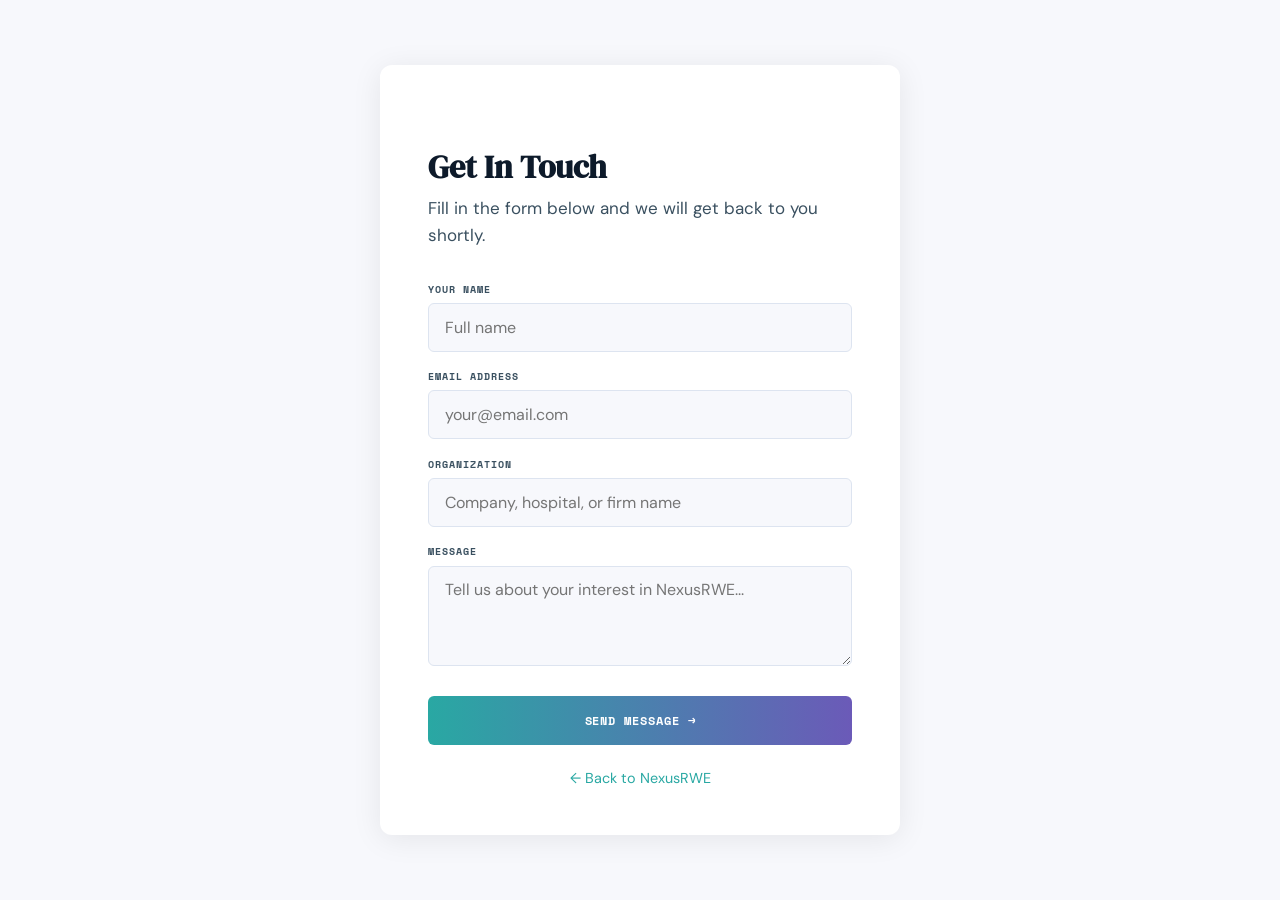
==== contact.html @ 44fd1c34 "Add SEO meta tags, sitemap.xml, and robots.txt - Add title, description, canonical, OG, Twitter Card" ====
<!DOCTYPE html>
<html lang="en">
<head>
<meta charset="UTF-8">
<meta name="viewport" content="width=device-width, initial-scale=1.0">
<title>Contact NexusRWE | Schedule a Call, Hospital Network, Investor Inquiries</title>
<meta name="description" content="Get in touch with NexusRWE. Schedule a call with the team, request our investor deck, or join our hospital network.">
<meta name="robots" content="index, follow">
<link rel="canonical" href="https://nexusrwe.com/contact.html">

<!-- Open Graph -->
<meta property="og:type" content="website">
<meta property="og:site_name" content="NexusRWE">
<meta property="og:title" content="Contact NexusRWE">
<meta property="og:description" content="Schedule a call, request our investor deck, or join the NexusRWE hospital network.">
<meta property="og:url" content="https://nexusrwe.com/contact.html">
<meta property="og:image" content="https://nexusrwe.com/nexusIcon.png">

<meta name="theme-color" content="#29A8A3">
<link rel="icon" href="/favicon.png" type="image/png" sizes="32x32">
<link rel="apple-touch-icon" href="/favicon.png">
<link rel="preconnect" href="https://fonts.googleapis.com">
<link href="https://fonts.googleapis.com/css2?family=DM+Serif+Display:ital@0;1&family=DM+Sans:wght@400;500&family=Space+Mono:wght@700&display=swap" rel="stylesheet">
<style>
*, *::before, *::after { box-sizing:border-box; margin:0; padding:0; }
body {
  font-family:'DM Sans',sans-serif; font-size:17px;
  background:#f7f8fc; color:#0d1a2a;
  min-height:100vh; display:flex; flex-direction:column;
  align-items:center; justify-content:center; padding:2rem;
}
.card {
  background:#fff; border-radius:12px; padding:3rem;
  width:100%; max-width:520px;
  box-shadow:0 4px 30px rgba(0,0,0,0.08);
}
.logo { text-align:center; margin-bottom:2rem; }
.logo img { height:80px; }
h1 {
  font-family:'DM Serif Display',serif;
  font-size:2rem; color:#0d1a2a; margin-bottom:0.4rem;
}
.sub { color:#3a5060; margin-bottom:2rem; line-height:1.6; }
.form-group { margin-bottom:1.1rem; }
label {
  display:block; font-family:'Space Mono',monospace;
  font-size:0.62rem; letter-spacing:0.1em; text-transform:uppercase;
  color:#3a5060; margin-bottom:0.4rem; font-weight:700;
}
input, textarea, select {
  width:100%; padding:0.8rem 1rem;
  border:1.5px solid #dde4f0; border-radius:6px;
  font-family:'DM Sans',sans-serif; font-size:1rem; color:#0d1a2a;
  outline:none; background:#f7f8fc;
}
input:focus, textarea:focus { border-color:#29A8A3; background:#fff; }
textarea { height:100px; resize:vertical; }
.btn-submit {
  width:100%; padding:1rem;
  background:linear-gradient(90deg,#29A8A3,#6B5AB8);
  color:#fff; border:none; border-radius:6px;
  font-family:'Space Mono',monospace; font-size:0.72rem;
  letter-spacing:0.08em; text-transform:uppercase; font-weight:700;
  cursor:pointer; margin-top:0.5rem;
}
.btn-submit:hover { opacity:0.88; }
.back { 
  display:block; text-align:center; margin-top:1.5rem;
  color:#29A8A3; font-size:0.9rem; text-decoration:none;
}
.back:hover { text-decoration:underline; }
</style>
</head>
<body>
<div class="card">
  <div class="logo">
    <a href="/"><img src="https://nexusrwe.com/logo.png" alt="NexusRWE" onerror="this.style.display='none'"></a>
  </div>
  <h1 id="formTitle">Get In Touch</h1>
  <p class="sub" id="formSub">Fill in the form below and we will get back to you shortly.</p>
  <form name="contact" method="POST" data-netlify="true">
    <input type="hidden" name="form-name" value="contact">
    <input type="hidden" name="inquiry-type" id="inquiryType" value="">
    <p style="display:none"><input name="bot-field"></p>
    <div class="form-group">
      <label>Your Name</label>
      <input type="text" name="name" required placeholder="Full name">
    </div>
    <div class="form-group">
      <label>Email Address</label>
      <input type="email" name="email" required placeholder="your@email.com">
    </div>
    <div class="form-group">
      <label>Organization</label>
      <input type="text" name="organization" placeholder="Company, hospital, or firm name">
    </div>
    <div class="form-group">
      <label>Message</label>
      <textarea name="message" placeholder="Tell us about your interest in NexusRWE..."></textarea>
    </div>
    <button type="submit" class="btn-submit">Send Message &rarr;</button>
  </form>
  <a href="/" class="back">&larr; Back to NexusRWE</a>
</div>
<script>
var params = new URLSearchParams(window.location.search);
var type = params.get('type');
var title = document.getElementById('formTitle');
var sub = document.getElementById('formSub');
var itype = document.getElementById('inquiryType');
if (type === 'sponsor') {
  title.textContent = 'Schedule a Call';
  sub.textContent = 'Interested in generating regulatory-grade evidence? Tell us about your project.';
  itype.value = 'Sponsor Inquiry';
} else if (type === 'hospital') {
  title.textContent = 'Join Our Hospital Network';
  sub.textContent = 'Interested in joining the NexusRWE hospital network? Tell us about your institution.';
  itype.value = 'Hospital Network Inquiry';
} else if (type === 'investor') {
  title.textContent = 'Investor Deck Request';
  sub.textContent = 'We will send you our investor deck shortly. Tell us a little about yourself.';
  itype.value = 'Investor Deck Request';
}
</script>
</body>
</html>
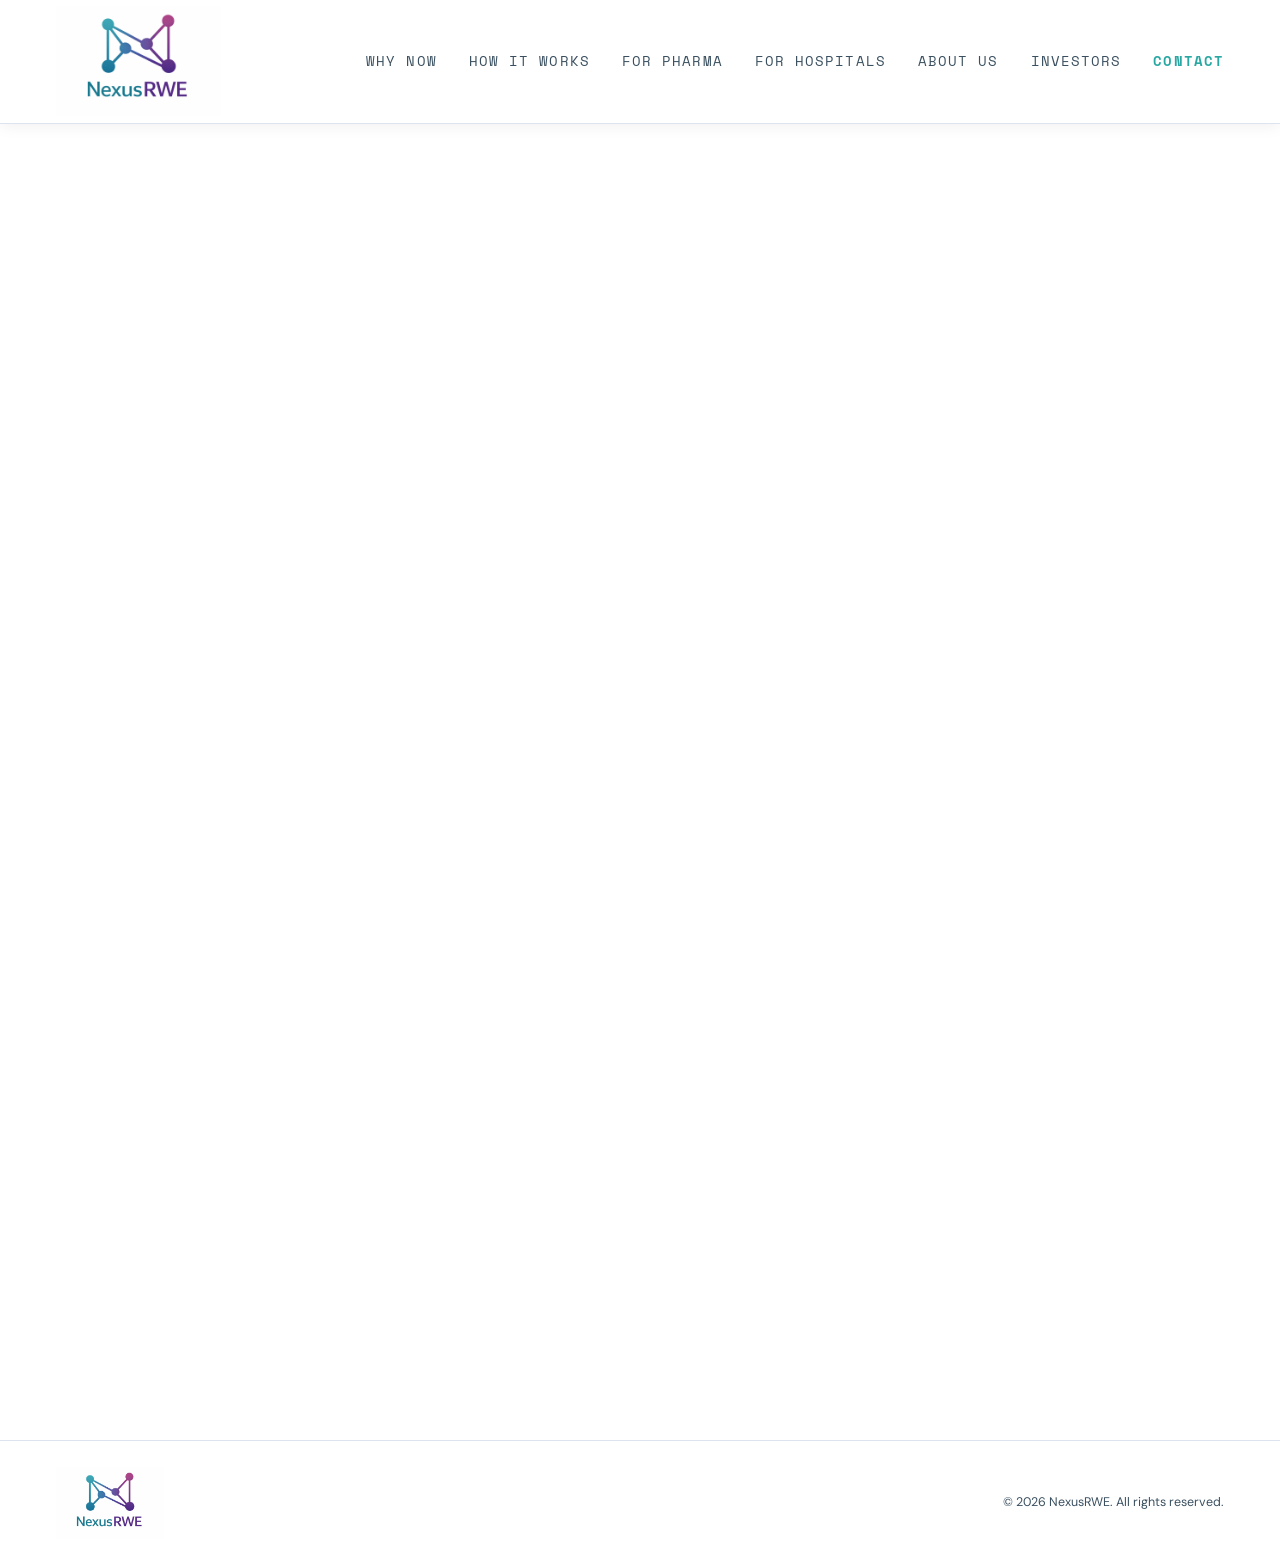
==== commit f5c7ff6f: "Remove duplicate Schedule a Call nav button from all pages Contact link in nav now serves the same p" ====
--- a/contact.html
+++ b/contact.html
@@ -1,4 +1,4 @@
-<!DOCTYPE html>
+﻿<!DOCTYPE html>
 <html lang="en">
 <head>
 <meta charset="UTF-8">
@@ -15,112 +15,56 @@
 <meta property="og:description" content="Schedule a call, request our investor deck, or join the NexusRWE hospital network.">
 <meta property="og:url" content="https://nexusrwe.com/contact.html">
 <meta property="og:image" content="https://nexusrwe.com/nexusIcon.png">
+<meta property="og:image:alt" content="NexusRWE logo">
+<meta property="og:locale" content="en_US">
+
+<!-- Twitter Card -->
+<meta name="twitter:card" content="summary_large_image">
+<meta name="twitter:title" content="Contact NexusRWE">
+<meta name="twitter:description" content="Schedule a call, request our investor deck, or join the NexusRWE hospital network.">
+<meta name="twitter:image" content="https://nexusrwe.com/nexusIcon.png">
 
 <meta name="theme-color" content="#29A8A3">
 <link rel="icon" href="/favicon.png" type="image/png" sizes="32x32">
 <link rel="apple-touch-icon" href="/favicon.png">
+<link rel="stylesheet" href="styles.css">
 <link rel="preconnect" href="https://fonts.googleapis.com">
-<link href="https://fonts.googleapis.com/css2?family=DM+Serif+Display:ital@0;1&family=DM+Sans:wght@400;500&family=Space+Mono:wght@700&display=swap" rel="stylesheet">
-<style>
-*, *::before, *::after { box-sizing:border-box; margin:0; padding:0; }
-body {
-  font-family:'DM Sans',sans-serif; font-size:17px;
-  background:#f7f8fc; color:#0d1a2a;
-  min-height:100vh; display:flex; flex-direction:column;
-  align-items:center; justify-content:center; padding:2rem;
-}
-.card {
-  background:#fff; border-radius:12px; padding:3rem;
-  width:100%; max-width:520px;
-  box-shadow:0 4px 30px rgba(0,0,0,0.08);
-}
-.logo { text-align:center; margin-bottom:2rem; }
-.logo img { height:80px; }
-h1 {
-  font-family:'DM Serif Display',serif;
-  font-size:2rem; color:#0d1a2a; margin-bottom:0.4rem;
-}
-.sub { color:#3a5060; margin-bottom:2rem; line-height:1.6; }
-.form-group { margin-bottom:1.1rem; }
-label {
-  display:block; font-family:'Space Mono',monospace;
-  font-size:0.62rem; letter-spacing:0.1em; text-transform:uppercase;
-  color:#3a5060; margin-bottom:0.4rem; font-weight:700;
-}
-input, textarea, select {
-  width:100%; padding:0.8rem 1rem;
-  border:1.5px solid #dde4f0; border-radius:6px;
-  font-family:'DM Sans',sans-serif; font-size:1rem; color:#0d1a2a;
-  outline:none; background:#f7f8fc;
-}
-input:focus, textarea:focus { border-color:#29A8A3; background:#fff; }
-textarea { height:100px; resize:vertical; }
-.btn-submit {
-  width:100%; padding:1rem;
-  background:linear-gradient(90deg,#29A8A3,#6B5AB8);
-  color:#fff; border:none; border-radius:6px;
-  font-family:'Space Mono',monospace; font-size:0.72rem;
-  letter-spacing:0.08em; text-transform:uppercase; font-weight:700;
-  cursor:pointer; margin-top:0.5rem;
-}
-.btn-submit:hover { opacity:0.88; }
-.back { 
-  display:block; text-align:center; margin-top:1.5rem;
-  color:#29A8A3; font-size:0.9rem; text-decoration:none;
-}
-.back:hover { text-decoration:underline; }
-</style>
+<link href="https://fonts.googleapis.com/css2?family=DM+Serif+Display:ital@0;1&family=DM+Sans:opsz,wght@9..40,400;9..40,500;9..40,600&family=Space+Mono:wght@400;700&display=swap" rel="stylesheet">
 </head>
 <body>
-<div class="card">
-  <div class="logo">
-    <a href="/"><img src="https://nexusrwe.com/logo.png" alt="NexusRWE" onerror="this.style.display='none'"></a>
+
+<nav>
+  <div class="nav-logo">
+    <a href="index.html"><img src="nexusIcon.png" alt="NexusRWE"></a>
   </div>
-  <h1 id="formTitle">Get In Touch</h1>
-  <p class="sub" id="formSub">Fill in the form below and we will get back to you shortly.</p>
-  <form name="contact" method="POST" data-netlify="true">
-    <input type="hidden" name="form-name" value="contact">
-    <input type="hidden" name="inquiry-type" id="inquiryType" value="">
-    <p style="display:none"><input name="bot-field"></p>
-    <div class="form-group">
-      <label>Your Name</label>
-      <input type="text" name="name" required placeholder="Full name">
-    </div>
-    <div class="form-group">
-      <label>Email Address</label>
-      <input type="email" name="email" required placeholder="your@email.com">
-    </div>
-    <div class="form-group">
-      <label>Organization</label>
-      <input type="text" name="organization" placeholder="Company, hospital, or firm name">
-    </div>
-    <div class="form-group">
-      <label>Message</label>
-      <textarea name="message" placeholder="Tell us about your interest in NexusRWE..."></textarea>
-    </div>
-    <button type="submit" class="btn-submit">Send Message &rarr;</button>
-  </form>
-  <a href="/" class="back">&larr; Back to NexusRWE</a>
-</div>
+  <div class="nav-links">
+    <a href="problem.html">Why Now</a>
+    <a href="how.html">How It Works</a>
+    <a href="pharma.html">For Pharma</a>
+    <a href="hospitals.html">For Hospitals</a>
+    <a href="team.html">About Us</a>
+    <a href="investors.html">Investors</a>
+    <a href="contact.html" class="active">Contact</a>
+  </div>
+<button class="nav-hamburger" onclick="toggleNav()" aria-label="Toggle menu"><span></span><span></span><span></span></button>
+</nav>
+
+<section class="intro-section">
+  <div class="max-w" style="max-width:800px;">
+    <iframe src="https://docs.google.com/forms/d/e/1FAIpQLSemCtQKPNJPUxFO1MZWkVQ5jSc_sXXoXbgbwFjKV631k-w8hw/viewform?embedded=true" width="100%" height="1279" frameborder="0" marginheight="0" marginwidth="0" style="display:block; max-width:800px; margin:0 auto; border:none;">Loading…</iframe>
+  </div>
+</section>
+
+<footer>
+  <div class="footer-logo">
+    <a href="index.html"><img src="nexusIcon.png" alt="NexusRWE"></a>
+  </div>
+  <p>&copy; 2026 NexusRWE. All rights reserved.</p>
+</footer>
+
 <script>
-var params = new URLSearchParams(window.location.search);
-var type = params.get('type');
-var title = document.getElementById('formTitle');
-var sub = document.getElementById('formSub');
-var itype = document.getElementById('inquiryType');
-if (type === 'sponsor') {
-  title.textContent = 'Schedule a Call';
-  sub.textContent = 'Interested in generating regulatory-grade evidence? Tell us about your project.';
-  itype.value = 'Sponsor Inquiry';
-} else if (type === 'hospital') {
-  title.textContent = 'Join Our Hospital Network';
-  sub.textContent = 'Interested in joining the NexusRWE hospital network? Tell us about your institution.';
-  itype.value = 'Hospital Network Inquiry';
-} else if (type === 'investor') {
-  title.textContent = 'Investor Deck Request';
-  sub.textContent = 'We will send you our investor deck shortly. Tell us a little about yourself.';
-  itype.value = 'Investor Deck Request';
-}
+function toggleNav(){var l=document.querySelector('.nav-links'),b=document.querySelector('.nav-hamburger');l.classList.toggle('open');b.classList.toggle('open');}
+document.addEventListener('click',function(e){if(!document.querySelector('nav').contains(e.target)){var l=document.querySelector('.nav-links'),b=document.querySelector('.nav-hamburger');if(l){l.classList.remove('open');}if(b){b.classList.remove('open');}}});
 </script>
 </body>
-</html>+</html>
--- a/styles.css
+++ b/styles.css
@@ -0,0 +1,208 @@
+/* =============================================================
+   NexusRWE — Shared Stylesheet
+   Reference base: problem.html
+   ============================================================= */
+
+/* RESET */
+*, *::before, *::after { box-sizing:border-box; margin:0; padding:0; }
+
+/* VARIABLES */
+:root {
+  --teal:#29A8A3; --teal-dk:#1b7e7a; --teal-xdk:#104c49;
+  --teal-lt:#d0f0ee; --teal-xlt:#edfaf9; --purple:#6B5AB8;
+  --purple-dk:#4e3f8e; --purple-lt:#e2ddf5; --purple-xlt:#f2f0fc;
+  --grad:linear-gradient(90deg,#29A8A3 0%,#6B5AB8 100%);
+  --grad-v:linear-gradient(145deg,#29A8A3 0%,#6B5AB8 100%);
+  --bg:#f7f8fc; --white:#ffffff; --text:#0d1a2a;
+  --text-2:#1e2e40; --text-3:#3a5060; --border:#dde4f0;
+}
+
+/* BASE */
+html { scroll-behavior:smooth; overflow-x:hidden; }
+body { background:var(--bg); color:var(--text); font-family:'DM Sans',sans-serif; font-size:18px; font-weight:400; line-height:1.75; overflow-x:hidden; }
+
+/* NAV */
+nav {
+  position:fixed; top:0; left:0; right:0; z-index:100;
+  display:flex; align-items:center; justify-content:space-between;
+  padding:0.4rem 3.5rem; background:rgba(255,255,255,0.97);
+  backdrop-filter:blur(10px); border-bottom:1px solid var(--border);
+  box-shadow:0 1px 16px rgba(0,0,0,0.07);
+}
+.nav-logo img { height:110px; display:block; }
+.nav-links { display:flex; gap:2rem; align-items:center; }
+.nav-links a { font-family:'Space Mono',monospace; font-size:0.85rem; letter-spacing:0.08em; text-transform:uppercase; color:var(--text-3); text-decoration:none; transition:color 0.2s; }
+.nav-links a:hover { color:var(--teal); }
+.nav-links a.active { color:var(--teal); font-weight:700; }
+.nav-cta { background:var(--grad) !important; color:#fff !important; padding:0.55rem 1.4rem; border-radius:4px; font-weight:700 !important; transition:opacity 0.2s !important; }
+.nav-cta:hover { opacity:0.85 !important; }
+
+/* HAMBURGER */
+.nav-hamburger { display:none; flex-direction:column; justify-content:space-between; width:24px; height:18px; background:none; border:none; cursor:pointer; padding:0; flex-shrink:0; }
+.nav-hamburger span { display:block; width:100%; height:2px; background:var(--text); border-radius:2px; transition:all 0.25s; }
+.nav-hamburger.open span:nth-child(1) { transform:translateY(8px) rotate(45deg); }
+.nav-hamburger.open span:nth-child(2) { opacity:0; }
+.nav-hamburger.open span:nth-child(3) { transform:translateY(-8px) rotate(-45deg); }
+
+/* BUTTONS */
+.btn { font-family:'Space Mono',monospace; font-size:0.82rem; letter-spacing:0.08em; text-transform:uppercase; font-weight:700; padding:1rem 2.2rem; border-radius:4px; text-decoration:none; display:inline-block; transition:all 0.18s; border:none; cursor:pointer; white-space:nowrap; }
+.btn-grad { background:var(--grad); color:#fff; box-shadow:0 4px 16px rgba(41,168,163,0.22); }
+.btn-grad:hover { opacity:0.88; transform:translateY(-2px); }
+.btn-outline { background:transparent; color:var(--teal-dk); border:2px solid var(--teal); }
+.btn-outline:hover { background:var(--teal-xlt); transform:translateY(-2px); }
+.btn-outline-purple { background:transparent; color:var(--purple-dk); border:2px solid var(--purple); }
+.btn-outline-purple:hover { background:var(--purple-xlt); transform:translateY(-2px); }
+.btn-white { background:#fff; color:var(--teal-xdk); font-weight:700; }
+.btn-white:hover { background:var(--teal-lt); transform:translateY(-2px); }
+.btn-ghost { background:transparent; color:#fff; border:2px solid rgba(255,255,255,0.5); }
+.btn-ghost:hover { background:rgba(255,255,255,0.12); border-color:#fff; }
+
+/* LAYOUT */
+section { padding:6rem 3.5rem; }
+.max-w { max-width:1100px; margin:0 auto; }
+.section-label { font-family:'Space Mono',monospace; font-size:0.82rem; letter-spacing:0.12em; text-transform:uppercase; margin-bottom:0.9rem; display:flex; align-items:center; gap:0.65rem; }
+.grad-text { background:var(--grad); -webkit-background-clip:text; -webkit-text-fill-color:transparent; background-clip:text; }
+.grad-line { display:inline-block; width:2.8rem; height:2px; background:var(--grad); border-radius:1px; flex-shrink:0; }
+.cta-row { display:flex; flex-wrap:wrap; gap:1rem; }
+
+/* TYPOGRAPHY */
+h1 { font-family:'DM Serif Display',serif; font-size:clamp(2.5rem,4vw,3.5rem); line-height:1.15; color:var(--text); margin-bottom:1.4rem; }
+h2 { font-family:'DM Serif Display',serif; font-size:clamp(1.8rem,3vw,2.5rem); color:var(--text); line-height:1.2; margin-bottom:1.4rem; margin-top:2rem; }
+h2:first-of-type { margin-top:0; }
+h3 { font-family:'DM Serif Display',serif; font-size:1.5rem; line-height:1.3; margin-bottom:1rem; }
+h4 { font-family:'Space Mono',monospace; font-size:1.1rem; font-weight:700; line-height:1.4; margin-bottom:0.5rem; }
+p { font-size:1.1rem; color:var(--text-2); line-height:1.75; margin-bottom:1.1rem; }
+
+/* FOOTER */
+footer { background:#ffffff; padding:1.6rem 3.5rem; display:flex; justify-content:space-between; align-items:center; border-top:1px solid var(--border); }
+.footer-logo img { height:72px; display:block; }
+footer p { font-size:0.78rem; color:var(--text-3); margin:0; }
+
+/* PROBLEM PAGE */
+.problem { background:var(--bg); border-top:1px solid var(--border); border-bottom:1px solid var(--border); padding-top:10rem; }
+.problem p { margin-bottom:1.1rem; max-width:780px; }
+.callout { border-radius:12px; padding:3rem; background:var(--grad-v); box-shadow:0 10px 36px rgba(41,168,163,0.22); max-width:780px; }
+.callout p { font-family:'DM Serif Display',serif; font-size:1.55rem; color:#fff; line-height:1.45; margin:0; }
+
+/* HOW IT WORKS */
+.how { background:var(--grad-v); padding-top:10rem; }
+.how h2 { color:#fff; }
+.how-lead { color:rgba(255,255,255,0.78); max-width:580px; margin-bottom:0; }
+.steps { display:grid; grid-template-columns:repeat(4,1fr); margin-top:3rem; border-radius:12px; overflow:hidden; border:1px solid rgba(255,255,255,0.15); }
+.step { padding:2.5rem 2rem; border-right:1px solid rgba(255,255,255,0.12); background:rgba(255,255,255,0.08); transition:background 0.2s; }
+.step:last-child { border-right:none; }
+.step:hover { background:rgba(255,255,255,0.14); }
+.step-num { font-family:'Space Mono',monospace; font-size:0.82rem; font-weight:700; color:rgba(255,255,255,0.5); margin-bottom:1rem; }
+.step h3 { font-family:'DM Serif Display',serif; color:#fff; margin-bottom:0.75rem; }
+.step p { color:rgba(255,255,255,0.75); line-height:1.68; }
+
+/* PHARMA & HOSPITAL PAGES */
+.intro-section { background:var(--white); border-top:1px solid var(--border); padding-top:10rem; padding-bottom:0; }
+.main-section { background:var(--white); padding-top:3rem; }
+.use-case-list { display:flex; flex-direction:column; gap:0.75rem; margin:1.5rem 0 2.5rem; }
+.use-case-item { display:flex; align-items:flex-start; gap:0.85rem; font-size:1.1rem; color:var(--text-2); }
+.uc-dot { width:8px; height:8px; border-radius:50%; flex-shrink:0; margin-top:0.45rem; background:var(--grad); }
+.divider-section { background:var(--bg); border-top:1px solid var(--border); border-bottom:1px solid var(--border); padding:3rem 3.5rem; }
+.divider-section p { font-family:'Space Mono',monospace; font-size:0.82rem; letter-spacing:0.14em; text-transform:uppercase; color:var(--text-3); margin:0; }
+.use-case-section { background:var(--grad-v); padding:6rem 3.5rem; color:#fff; }
+.use-case-section h2 { color:#fff; }
+.use-case-section h3 { font-family:'DM Serif Display',serif; color:#fff; line-height:1.2; margin-bottom:0.5rem; }
+.use-case-section .eyebrow { font-family:'Space Mono',monospace; font-size:0.8rem; letter-spacing:0.12em; text-transform:uppercase; color:rgba(255,255,255,0.65); margin-bottom:1rem; }
+.use-case-section p { color:rgba(255,255,255,0.88); margin-bottom:1.1rem; }
+.use-case-section p:last-of-type { margin-bottom:0; }
+.uc-block { background:rgba(255,255,255,0.1); border-radius:12px; padding:2rem 2.5rem; margin-top:2.5rem; }
+.uc-block h3 { color:#fff; margin-top:0; margin-bottom:0.75rem; }
+
+/* TEAM PAGE */
+.team { background:var(--bg); border-top:1px solid var(--border); padding-top:10rem; }
+.team-grid { display:grid; grid-template-columns:1fr 1fr; gap:2rem; margin-top:3rem; }
+.team-card { background:var(--white); border:1px solid var(--border); border-radius:12px; padding:2.8rem; transition:box-shadow 0.2s; }
+.team-card:hover { box-shadow:0 10px 36px rgba(0,0,0,0.08); }
+.team-header { display:flex; align-items:center; gap:1.6rem; margin-bottom:1.6rem; padding-bottom:1.6rem; border-bottom:1px solid var(--border); }
+.photo-ring { width:108px; height:108px; border-radius:50%; flex-shrink:0; background:var(--grad); padding:3px; box-shadow:0 4px 18px rgba(41,168,163,0.25); }
+.photo-ring img { width:100%; height:100%; border-radius:50%; object-fit:cover; display:block; }
+.team-name { font-family:'DM Serif Display',serif; font-size:1.5rem; color:var(--text); margin-bottom:0.2rem; }
+.team-title { font-family:'Space Mono',monospace; font-size:0.65rem; letter-spacing:0.12em; text-transform:uppercase; font-weight:700; background:var(--grad); -webkit-background-clip:text; -webkit-text-fill-color:transparent; background-clip:text; }
+.team-years { font-family:'Space Mono',monospace; font-size:0.68rem; color:var(--teal); letter-spacing:0.08em; margin-top:0.3rem; }
+.team-bio { color:var(--text-2); line-height:1.78; }
+.why { background:var(--white); border-top:1px solid var(--border); }
+.why-grid { display:grid; grid-template-columns:1fr 1fr; gap:1.5rem; margin-top:2.5rem; }
+.why-card { border:1.5px solid var(--border); border-radius:12px; padding:2.3rem; background:var(--bg); transition:all 0.22s; position:relative; overflow:hidden; }
+.why-card-top { position:absolute; top:0; left:0; right:0; height:3px; background:var(--grad); transform:scaleX(0); transform-origin:left; transition:transform 0.3s ease; }
+.why-card:hover .why-card-top { transform:scaleX(1); }
+.why-card:hover { box-shadow:0 8px 28px rgba(41,168,163,0.1); border-color:var(--teal-lt); }
+.why-icon { font-size:1.6rem; margin-bottom:1rem; }
+.why-card h3 { font-family:'DM Serif Display',serif; color:var(--text); margin-bottom:0.75rem; }
+.why-card p { color:var(--text-2); line-height:1.72; }
+.cta-section { background:var(--grad-v); padding:7rem 3.5rem; position:relative; overflow:hidden; }
+.cta-section::before { content:''; position:absolute; inset:0; pointer-events:none; background:radial-gradient(ellipse 60% 80% at 10% 50%,rgba(255,255,255,0.07) 0%,transparent 55%), radial-gradient(ellipse 50% 70% at 90% 20%,rgba(0,0,0,0.08) 0%,transparent 50%); }
+.cta-section h2 { color:#fff; margin-bottom:0.75rem; }
+.cta-section > .max-w > p { color:rgba(255,255,255,0.75); max-width:520px; margin:0 0 2.8rem; }
+
+/* STORY SECTION */
+.story-section { background:var(--white); border-top:1px solid var(--border); padding-top:10rem; }
+
+/* HERO (index.html) */
+.hero { min-height:100vh; display:flex; flex-direction:column; justify-content:center; padding:11rem 3.5rem 7rem; position:relative; overflow:hidden; background:var(--white); }
+.hero-bg { position:absolute; inset:0; pointer-events:none; background: radial-gradient(ellipse 65% 70% at 95% 15%,rgba(41,168,163,0.1) 0%,transparent 60%), radial-gradient(ellipse 55% 60% at 85% 85%,rgba(107,90,184,0.08) 0%,transparent 55%), radial-gradient(ellipse 40% 45% at 5% 55%,rgba(41,168,163,0.05) 0%,transparent 50%); }
+.hero-eyebrow { font-family:'Space Mono',monospace; font-size:0.82rem; letter-spacing:0.12em; text-transform:uppercase; margin-bottom:1.5rem; display:flex; align-items:center; gap:0.85rem; }
+.hero h1 { font-family:'DM Serif Display',serif; font-size:clamp(3rem,5.5vw,5rem); line-height:1.1; color:var(--text); max-width:730px; margin-bottom:1.4rem; }
+.hero h1 em { background:var(--grad); -webkit-background-clip:text; -webkit-text-fill-color:transparent; background-clip:text; font-style:italic; }
+.hero-sub { font-size:1.2rem; color:var(--text-2); max-width:580px; margin-bottom:0.9rem; line-height:1.7; }
+.fact-badge { display:inline-flex; align-items:center; gap:0.7rem; font-size:0.88rem; color:var(--text-3); margin-bottom:2.6rem; background:var(--white); border:1.5px solid var(--teal-lt); padding:0.5rem 1.2rem; border-radius:20px; box-shadow:0 2px 12px rgba(41,168,163,0.1); }
+.badge-dot { width:8px; height:8px; border-radius:50%; background:var(--grad); flex-shrink:0; }
+
+/* USE CASE PAGES */
+.uc-page h1 { color:#fff; }
+.uc-page h2 { color:#fff; }
+.uc-page h3 { color:#fff; }
+.uc-page main p { color:rgba(255,255,255,0.88); margin-bottom:1.75rem; }
+
+/* RESPONSIVE — nav breakpoint (many items need room until 900px) */
+@media(max-width:900px) {
+  nav { padding:0.4rem 1.5rem; }
+  .nav-logo img { height:72px; }
+  .nav-hamburger { display:flex; }
+  .nav-links { display:none; position:absolute; top:100%; left:0; right:0; background:rgba(255,255,255,0.98); backdrop-filter:blur(10px); flex-direction:column; align-items:flex-start; padding:1.5rem 1.5rem 2rem; gap:1.2rem; border-bottom:1px solid var(--border); box-shadow:0 8px 24px rgba(0,0,0,0.08); }
+  .nav-links.open { display:flex !important; }
+  .nav-links a { font-size:1rem; padding:0.35rem 0; }
+}
+
+/* RESPONSIVE — mobile layout, grids, fonts */
+@media(max-width:768px) {
+  /* Section padding: 1.5rem sides */
+  section { padding:2.5rem 1.5rem; }
+  .divider-section { padding:1.5rem; }
+  footer { flex-direction:column; gap:1rem; text-align:center; padding:1.5rem; }
+
+  /* First-section nav clearance (reduced from 10rem) */
+  .problem { padding-top:6rem; }
+  .how { padding-top:6rem; }
+  .team { padding-top:6rem; }
+  .intro-section { padding-top:6rem; }
+  .story-section { padding-top:6rem; }
+  .hero { padding:6rem 1.5rem 3rem; }
+
+  /* Font sizes scale down */
+  h1 { font-size:2rem; line-height:1.2; }
+  h2 { font-size:1.5rem; line-height:1.25; }
+  h3 { font-size:1.2rem; }
+
+  /* All grids → single column */
+  .problem-grid { grid-template-columns:1fr; gap:1.5rem; }
+  .steps { grid-template-columns:1fr; }
+  .step { border-right:none; border-bottom:1px solid rgba(255,255,255,0.1); }
+  .team-grid { grid-template-columns:1fr; gap:1.5rem; }
+  .why-grid { grid-template-columns:1fr; gap:1rem; }
+
+  /* Cards */
+  .team-card { padding:1.5rem; }
+  .uc-block { padding:1.5rem; }
+
+  /* Buttons full width */
+  .btn { display:block; width:100%; text-align:center; box-sizing:border-box; }
+  .cta-row { flex-direction:column; }
+
+  /* Use-case pages: override inline-styled main element */
+  .uc-page main { margin-top:72px !important; padding:3rem 1.5rem 4rem !important; }
+}
